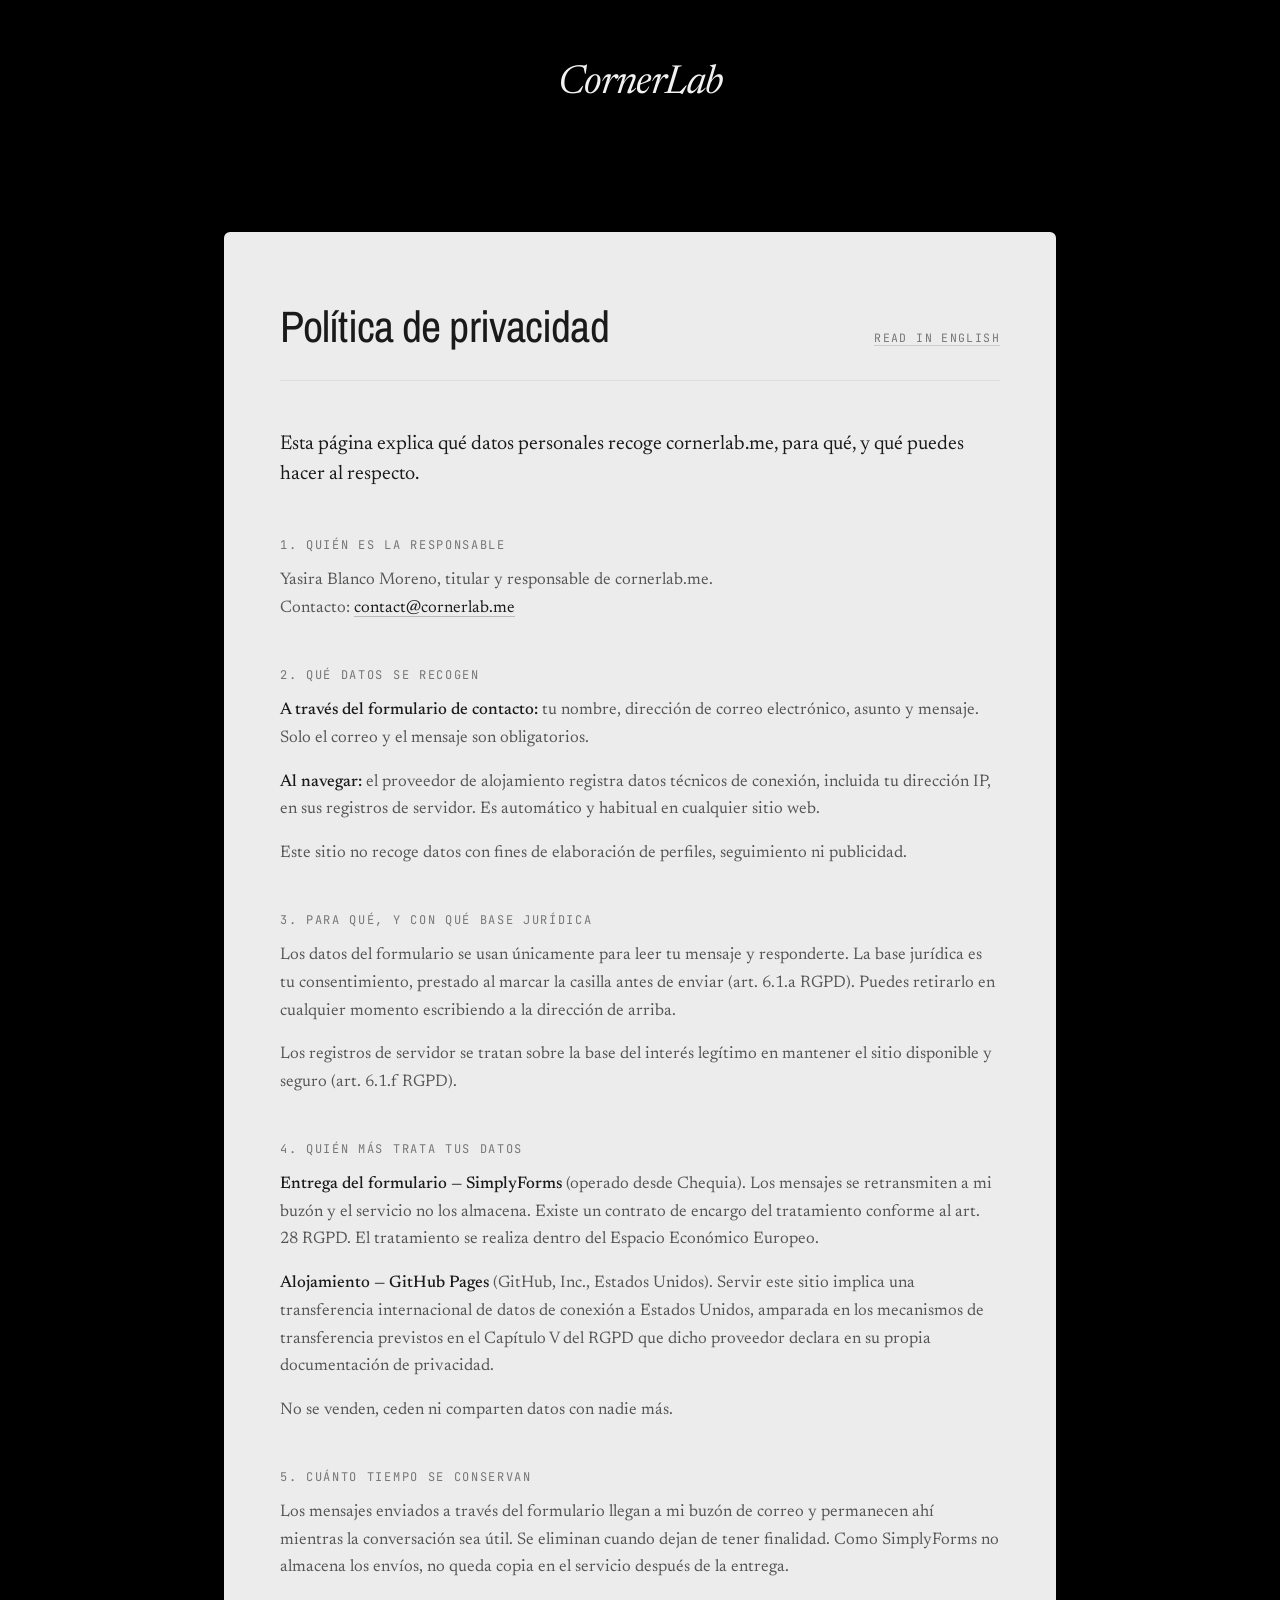
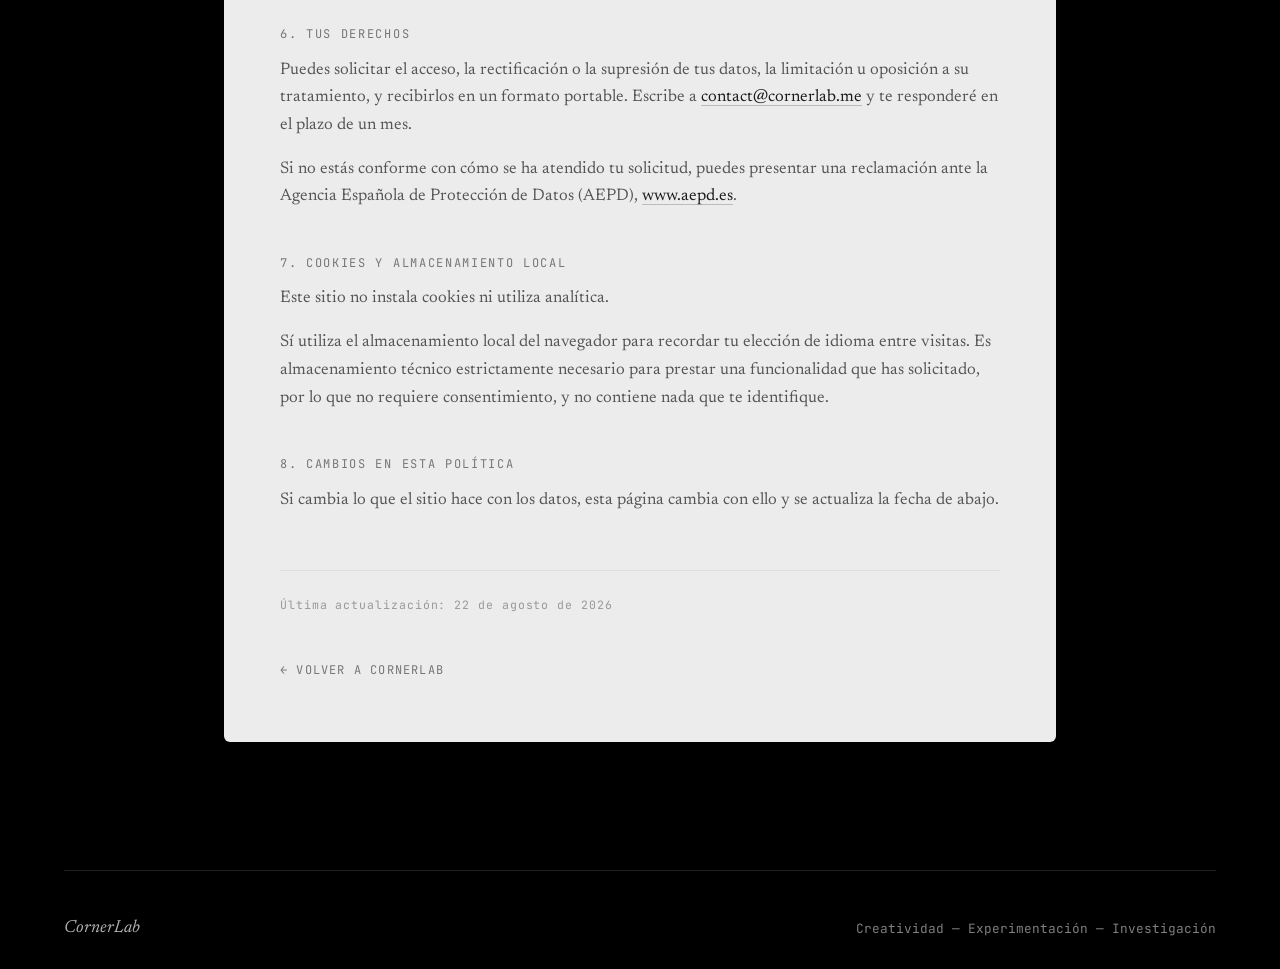
==== privacidad.html @ 1b5b9026 "feat(site): add privacy pages and working contact form Legal pages - Add privacy.html (en) and priva" ====
<!DOCTYPE html>
<html lang="es">
<head>
    <meta charset="UTF-8">
    <meta name="viewport" content="width=device-width, initial-scale=1.0">
    <title>Política de privacidad — CornerLab</title>
    <meta name="description" content="Cómo trata CornerLab los datos personales recogidos a través del formulario de contacto y del alojamiento del sitio.">
    <meta name="robots" content="index, follow">
    <link rel="canonical" href="https://cornerlab.me/privacidad.html">
    <link rel="alternate" hreflang="es" href="https://cornerlab.me/privacidad.html">
    <link rel="alternate" hreflang="en" href="https://cornerlab.me/privacy.html">
    <link rel="icon" type="image/png" sizes="32x32" href="assets/icons/favicon-32.png">
    <link rel="apple-touch-icon" sizes="180x180" href="assets/icons/apple-touch-icon.png">
    <link rel="stylesheet" href="css/styles.css">
</head>
<body>

    <header class="global-branding">
        <a href="index.html" class="logo">CornerLab</a>
    </header>

    <section class="editorial-section legal-page">

        <div class="legal-head">
            <h1 class="legal-title">Política de privacidad</h1>
            <p class="legal-lang"><a href="privacy.html" hreflang="en">Read in English</a></p>
        </div>

        <div class="legal-body">

            <p class="legal-intro">
                Esta página explica qué datos personales recoge cornerlab.me, para qué, y qué puedes hacer al respecto.
            </p>

            <h2>1. Quién es la responsable</h2>
            <p>
                Yasira Blanco Moreno, titular y responsable de cornerlab.me.<br>
                Contacto: <a href="mailto:contact@cornerlab.me">contact@cornerlab.me</a>
            </p>

            <h2>2. Qué datos se recogen</h2>
            <p><strong>A través del formulario de contacto:</strong> tu nombre, dirección de correo electrónico, asunto y mensaje. Solo el correo y el mensaje son obligatorios.</p>
            <p><strong>Al navegar:</strong> el proveedor de alojamiento registra datos técnicos de conexión, incluida tu dirección IP, en sus registros de servidor. Es automático y habitual en cualquier sitio web.</p>
            <p>Este sitio no recoge datos con fines de elaboración de perfiles, seguimiento ni publicidad.</p>

            <h2>3. Para qué, y con qué base jurídica</h2>
            <p>Los datos del formulario se usan únicamente para leer tu mensaje y responderte. La base jurídica es tu consentimiento, prestado al marcar la casilla antes de enviar (art. 6.1.a RGPD). Puedes retirarlo en cualquier momento escribiendo a la dirección de arriba.</p>
            <p>Los registros de servidor se tratan sobre la base del interés legítimo en mantener el sitio disponible y seguro (art. 6.1.f RGPD).</p>

            <h2>4. Quién más trata tus datos</h2>
            <p><strong>Entrega del formulario — SimplyForms</strong> (operado desde Chequia). Los mensajes se retransmiten a mi buzón y el servicio no los almacena. Existe un contrato de encargo del tratamiento conforme al art. 28 RGPD. El tratamiento se realiza dentro del Espacio Económico Europeo.</p>
            <p><strong>Alojamiento — GitHub Pages</strong> (GitHub, Inc., Estados Unidos). Servir este sitio implica una transferencia internacional de datos de conexión a Estados Unidos, amparada en los mecanismos de transferencia previstos en el Capítulo V del RGPD que dicho proveedor declara en su propia documentación de privacidad.</p>
            <p>No se venden, ceden ni comparten datos con nadie más.</p>

            <h2>5. Cuánto tiempo se conservan</h2>
            <p>Los mensajes enviados a través del formulario llegan a mi buzón de correo y permanecen ahí mientras la conversación sea útil. Se eliminan cuando dejan de tener finalidad. Como SimplyForms no almacena los envíos, no queda copia en el servicio después de la entrega.</p>

            <h2>6. Tus derechos</h2>
            <p>Puedes solicitar el acceso, la rectificación o la supresión de tus datos, la limitación u oposición a su tratamiento, y recibirlos en un formato portable. Escribe a <a href="mailto:contact@cornerlab.me">contact@cornerlab.me</a> y te responderé en el plazo de un mes.</p>
            <p>Si no estás conforme con cómo se ha atendido tu solicitud, puedes presentar una reclamación ante la Agencia Española de Protección de Datos (AEPD), <a href="https://www.aepd.es" target="_blank" rel="noopener">www.aepd.es</a>.</p>

            <h2>7. Cookies y almacenamiento local</h2>
            <p>Este sitio no instala cookies ni utiliza analítica.</p>
            <p>Sí utiliza el almacenamiento local del navegador para recordar tu elección de idioma entre visitas. Es almacenamiento técnico estrictamente necesario para prestar una funcionalidad que has solicitado, por lo que no requiere consentimiento, y no contiene nada que te identifique.</p>

            <h2>8. Cambios en esta política</h2>
            <p>Si cambia lo que el sitio hace con los datos, esta página cambia con ello y se actualiza la fecha de abajo.</p>

            <p class="legal-date">Última actualización: 22 de agosto de 2026</p>

        </div>

        <p class="legal-back"><a href="index.html">← Volver a CornerLab</a></p>

    </section>

    <footer class="global-footer">
        <span class="footer-brand">CornerLab</span>
        <span class="footer-manifesto">Creatividad — Experimentación — Investigación</span>
    </footer>

</body>
</html>
---- css/styles.css ----
/* Typography Engine Imports */
@import url('https://fonts.googleapis.com/css2?family=Archivo+Narrow:ital,wght@0,400..700;1,400..700&family=JetBrains+Mono:ital,wght@0,300;0,400;1,300&family=Newsreader:ital,opsz,wght@0,6..72,300..500;1,6..72,300..500&display=swap');

:root {
    /* Color System Archetype (Matte Dark Matte Slate Palette) */
    --bg-primary: #101010;
    --bg-secondary: #1A1A1A;
    --bg-tertiary: #202020;
    
    --text-primary: #F2F2F2;
    --text-secondary: #B3B3B3;
    --text-muted: #7e7e7e;
    
    /* Font Hierarchies */
    --font-sans: "Archivo Narrow", sans-serif;
    --font-serif: "Newsreader", serif;
    --font-mono: "JetBrains Mono", monospace;
    
    --grid-gap: 2rem;
}

/* Global Reset Base */
*, *::before, *::after {
    box-sizing: border-box;
    margin: 0;
    padding: 0;
}

html {
    scroll-behavior: smooth;
    background-color: #000000;
    color: var(--text-primary);
    font-size: 16px;
    -webkit-font-smoothing: antialiased;
    -moz-osx-font-smoothing: grayscale;
}

body {
    font-family: var(--font-sans);
    padding: 4rem 4rem 2rem 4rem;
    max-width: 1600px;
    margin: 0 auto;
    overflow-x: hidden;
}

/* Custom Scrollbar System */
::-webkit-scrollbar { width: 4px; }
::-webkit-scrollbar-track { background: var(--bg-primary); }
::-webkit-scrollbar-thumb { background: var(--bg-tertiary); }

/* Anchor Tags Framework */
a {
    color: inherit;
    text-decoration: none;
    transition: color 0.2s cubic-bezier(0.25, 0.46, 0.45, 0.94);
}

/* ------------------------------------------------------------- */
/* Header / Branding System */
/* ------------------------------------------------------------- */
.global-branding {
    display: flex;
    justify-content: center;
    margin-bottom: 8rem;
}

.global-branding .logo {
    font-family: var(--font-serif);
    font-weight: 400;
    font-size: 2.5rem;
    letter-spacing: -0.02em;
    font-style: italic;
}

/* ------------------------------------------------------------- */
/* Hero Manifesto & Unified Navigation Bar */
/* ------------------------------------------------------------- */
.hero-manifesto {
    display: flex;
    flex-direction: column;
    min-height: calc(85vh - 12rem);
    justify-content: flex-start;
    margin-bottom: 5rem;
}

.manifesto-titles {
    display: flex;
    flex-direction: column;
    align-items: flex-start;
}

/*.manifesto-titles h1 {
    font-family: var(--font-sans);
    font-size: clamp(3rem, 6.5vw, 7rem);
    font-weight: 300;
    line-height: 0.90;
    letter-spacing: -0.04em;
    text-transform: uppercase;
    color: var(--text-primary);
}*/

/* Responsive Single Line Editorial Bar Structure */
.editorial-nav {
    display: flex;
    justify-content: space-between;
    align-items: center;
    border-top: 1px solid var(--text-muted);
    padding-top: 1.5rem;
    margin-top: 4rem;
    font-size: 1.2rem;
    letter-spacing: 0.05em;
    text-transform: uppercase;
}

.nav-left, .nav-right {
    display: flex;
    gap: 2.5rem;
}

.social-link {
    display: flex;
    align-items: center;
}

.social-icon {
    width: 40px;
    height: 40px;
    opacity: 0.7;
    transition:
        opacity 0.25s ease,
        transform 0.25s ease;
}

.social-link:hover .social-icon {
    opacity: 1;
    transform: translateY(-1px);
}

.social-icon {
    width: 40px;
    height: 40px;
    opacity: 0.75;
    filter: brightness(0) saturate(100%) invert(82%);
    transition:
        opacity 0.25s ease,
        transform 0.25s ease;
}

.social-link:hover .social-icon {
    opacity: 1;
    transform: translateY(-1px);
    filter: brightness(0) saturate(100%) invert(96%);
}

.nav-left a, .nav-right a, .lang-selector {
    color: var(--text-secondary);
}

.nav-left a:hover, .nav-right a:hover {
    color: var(--text-primary);
}

.lang-selector {
    cursor: pointer;
}

.lang-selector .active {
    color: var(--text-primary);
    font-weight: 600;
}

/* ------------------------------------------------------------- */
/* Section Scaffolding Layouts */
/* ------------------------------------------------------------- */
.editorial-section {
    padding: 6rem 0;
}

.section-grid {
    display: grid;
    grid-template-columns: 1fr 2fr;
    gap: var(--grid-gap);
}

.section-title {
    font-family: var(--font-sans);
    font-size: 1.1rem;
    font-weight: 400;
    text-transform: uppercase;
    letter-spacing: 0.15em;
    color: var(--bg-tertiary);
}

.section-divider {
    border: none;
    border-top: 1px solid var(--bg-tertiary);
    margin: 0;
}

/* Typography Editorial Copy blocks */
.editorial-prose .lead-text {
    font-family: var(--font-serif);
    font-size: clamp(1.5rem, 2.5vw, 2.25rem);
    line-height: 1.3;
    font-weight: 300;
    color: var(--bg-primary);
    margin-bottom: 2.5rem;
}

.editorial-prose .body-text {
    font-family: var(--font-serif);
    font-size: clamp(1.1rem, 1.5vw, 1.35rem);
    line-height: 1.6;
    color: var(--text-secondary);
    max-width: 42rem;
}

.editorial-prose .highlight {
    color: var(--text-primary);
    /*border-bottom: 1px solid var(--text-muted);*/
}

/* Section 2 Details: Bio Grid & Placeholders */
.bio-grid {
    display: grid;
    grid-template-columns: 1.2fr 0.8fr;
    gap: 4rem;
    align-items: flex-start;
}

.lab-image-placeholder {
    display: flex;
    flex-direction: column;
    gap: 0.75rem;
}

.placeholder-graphic {
    width: 50%;
    aspect-ratio: 4 / 3;
    background-color: var(--bg-secondary);
    /*border: 1px dashed var(--text-muted);*/
}

.placeholder-graphic img {
    width: 100%;
    height: 100%;
    object-fit: cover;
    object-position: center top;
    display: block;
}

.lab-image-placeholder .caption {
    font-family: var(--font-mono);
    font-size: 0.7rem;
    color: var(--text-muted);
    letter-spacing: 0.05em;
}

/* ------------------------------------------------------------- */
/* Section 3 Details: Laboratory Work Architecture */
/* ------------------------------------------------------------- */
.work-archive {
    display: flex;
    flex-direction: column;
    margin-left: auto;
    width: 66.66%;
}

.work-item {
    border-bottom: 1px solid var(--bg-tertiary);
    padding: 2.5rem 0;
    display: flex;
    flex-direction: column;
    gap: 1rem;
}

.work-item:first-of-type {
    padding-top: 0;
}

.work-meta {
    display: flex;
    justify-content: space-between;
    font-family: var(--font-mono);
    font-size: 0.75rem;
    letter-spacing: 0.05em;
}

.work-id {
    color: var(--text-muted);
}

.work-status {
    color: var(--text-secondary);
    text-transform: uppercase;
}

.work-title {
    font-family: var(--font-sans);
    font-size: 2.5rem;
    font-weight: 500;
    letter-spacing: -0.02em;
    margin-bottom: 0.5rem;
}

.work-desc {
    font-family: var(--font-serif);
    font-size: 1.15rem;
    line-height: 1.5;
    color: var(--text-secondary);
    max-width: 38rem;
}

/* ------------------------------------------------------------- */
/* Section 4 Details: Laboratory Notes Row Systems */
/* ------------------------------------------------------------- */
.notes-archive {
    display: flex;
    flex-direction: column;
    border-top: 1px solid var(--bg-tertiary);
}

.note-row {
    display: grid;
    grid-template-columns: 1fr 3fr 1fr;
    padding: 1.75rem 0;
    border-bottom: 1px solid var(--bg-tertiary);
    align-items: center;
    transition: background-color 0.15s ease;
}

.note-row:hover {
    background-color: var(--bg-secondary);
}

.note-index {
    font-family: var(--font-mono);
    font-size: 0.8rem;
    color: var(--text-muted);
    padding-left: 1rem;
}

.note-heading {
    font-family: var(--font-serif);
    font-size: 1.35rem;
    font-weight: 400;
    color: var(--text-primary);
}

.note-action {
    font-family: var(--font-mono);
    font-size: 0.75rem;
    color: var(--text-muted);
    text-align: right;
    padding-right: 1rem;
    opacity: 0;
    transform: translateX(-10px);
    transition: all 0.2s ease;
}

.note-row:hover .note-action {
    opacity: 1;
    transform: translateX(0);
}

/* Fallback classes for noscript */
.note-row-fallback a {
    display: flex;
    justify-content: space-between;
    padding: 1.5rem;
    border-bottom: 1px solid var(--bg-tertiary);
}

/* ------------------------------------------------------------- */
/* Section 5 Details: Connect System */
/* ------------------------------------------------------------- */
.connectivity-block .query-prompt {
    margin-bottom: 3rem;
}

.connect-channels {
    list-style: none;
    display: flex;
    flex-direction: column;
    gap: 1rem;
}

.channel-link {
    font-family: var(--font-sans);
    font-size: 1.75rem;
    font-weight: 400;
    display: inline-block;
    position: relative;
}

.channel-link::after {
    content: " →";
    opacity: 0;
    transition: opacity 0.2s ease, transform 0.2s ease;
    transform: translateX(-5px);
    display: inline-block;
}

.channel-link:hover {
    color: var(--text-primary);
}

.channel-link:hover::after {
    opacity: 1;
    transform: translateX(5px);
}

/* ------------------------------------------------------------- */
/* Global System Footer Architecture */
/* ------------------------------------------------------------- */
.global-footer {
    display: flex;
    justify-content: space-between;
    align-items: center;
    border-top: 1px solid var(--bg-tertiary);
    padding-top: 3rem;
    margin-top: 8rem;
    font-size: 0.8rem;
    font-family: var(--font-mono);
    color: var(--text-muted);
}

.footer-brand {
    font-family: var(--font-serif);
    font-style: italic;
    color: var(--text-secondary);
    font-size: 1.1rem;
}

/* ------------------------------------------------------------- */
/* Media Processing Units (Responsive Breakpoints) */
/* ------------------------------------------------------------- */
@media (max-width: 1024px) {
    body { padding: 3rem 2rem 2rem 2rem; }
    .editorial-nav { flex-direction: column; align-items: flex-start; gap: 1.5rem; }
    .nav-right { width: 100%; justify-content: space-between; border-top: 1px solid var(--bg-tertiary); padding-top: 1rem; }
    .section-grid { grid-template-columns: 1fr; gap: 1.5rem; }
    .bio-grid { grid-template-columns: 1fr; gap: 2rem; }
    .work-archive { width: 100%; }
    .note-row { grid-template-columns: 0.5fr 2fr; }
    .note-action { display: none; }
}

@media (max-width: 640px) {
    body { padding: 2rem 1.25rem 1.25rem 1.25rem; }
    .global-branding { margin-bottom: 4rem; }
    .hero-manifesto { min-height: auto; margin-bottom: 6rem; }
    .nav-left { flex-wrap: wrap; gap: 1rem 1.5rem; }
    .note-row { grid-template-columns: 1fr; gap: 0.25rem; padding: 1.25rem 0; }
    .note-index { padding-left: 0; }
    .global-footer { flex-direction: column; align-items: flex-start; gap: 1rem; }
}

/* ------------------------------------------------------------- */
/*Added cards to every section */
/* ------------------------------------------------------------- */
.editorial-section {
    background: #ECECEC;
    border-radius: 6px;
    padding: 4rem 3.5rem;
    margin-bottom: 1.5rem;
}

.editorial-section .section-title, 
.editorial-section .editorial-prose .lead-text { color: #1A1A1A; }
.editorial-section .editorial-prose .body-text { color: #555; font-weight: 500; }
.editorial-section .editorial-prose .highlight { color: #1A1A1A; /*border-bottom-color: #aaa;*/ font-weight: 400; }
.editorial-section .work-title { color: #1A1A1A; }
.editorial-section .work-desc { color: #555; }
.editorial-section .work-id { color: #aaa; }
.editorial-section .work-status { color: #777; }
.editorial-section .note-heading { color: #1A1A1A; }
.editorial-section .note-index { color: #aaa; }
.editorial-section .note-action { color: #777; }
.editorial-section .note-row { border-bottom-color: #ddd; }
.editorial-section .notes-archive { border-top-color: #ddd; }
.editorial-section .work-item { border-bottom-color: #ddd; }
.editorial-section .channel-link { color: #1A1A1A; }
.editorial-section .body-text.query-prompt { color: #555; }

@media (max-width: 640px) {
    .editorial-section { padding: 2.5rem 1.5rem; }
}

/* ------------------------------------------------------------- */
/* Hero: two-column layout + work card                            */
/* ------------------------------------------------------------- */
.hero-top {
    display: grid;
    grid-template-columns: 1.15fr 0.55fr;
    gap: 6rem;
    align-items: center;
    flex: 1;
}

.manifesto-titles h1,
.manifesto-titles p {
    font-family: var(--font-sans);
    font-size: clamp(2.5rem, 6.7vw, 7.2rem);
    font-weight: 300;
    line-height: 1.1;
    letter-spacing: -0.02em;
    text-transform: uppercase;
    color: var(--text-primary);
    transform: scaleY(1.1);
    transform-origin: left top;
}

.work-card {
    background: transparent;
    /*border: 1px solid #2a2a2a;*/
    border-radius: 6px;
    padding: 1.75rem;
    color: var(--text-primary);
    display: flex;
    flex-direction: column;
    gap: 1.15rem;
}


.wc-head {
    display: flex;
    align-items: baseline;
    justify-content: space-between;
    gap: 1rem;
    /*border-bottom: 1px solid #2a2a2a;*/
    padding-bottom: 0.05rem;
}

.wc-name {
    font-family: var(--font-sans);
    font-size: 1.6rem;
    font-weight: 500;
    letter-spacing: -0.02em;
    line-height: 1;
}

.wc-area {
    font-family: var(--font-mono);
    font-size: 0.68rem;
    letter-spacing: 0.14em;
    text-transform: uppercase;
    color: var(--text-muted);
    white-space: nowrap;
}

.wc-figure {
    background: transparent;
    border-radius: 3px;
    overflow: hidden;
    aspect-ratio: 5 / 3;
    display: grid;
    place-items: center;
}

.wc-figure img { width: 100%; height: 100%; object-fit: contain; display: block; }

.wc-placeholder {
    font-family: var(--font-mono);
    font-size: 0.7rem;
    color: #bbb;
    letter-spacing: 0.06em;
}

.wc-question {
    font-family: var(--font-serif);
    font-size: 1rem;
    line-height: 1.35;
    color: var(--text-primary);
}

.wc-tags { display: flex; flex-wrap: wrap; gap: 0.4rem; }

.wc-tags span {
    font-family: var(--font-mono);
    font-size: 0.66rem;
    letter-spacing: 0.04em;
    color: var(--text-secondary);
    border: 1px solid #333;
    border-radius: 2px;
    padding: 0.22rem 0.5rem;
}

.wc-links { display: flex; gap: 1.5rem; }

.wc-links a { color: var(--text-primary); }

.wc-links a:hover { border-bottom-color: var(--text-primary); }

@media (max-width: 1024px) {
    .hero-top { grid-template-columns: 1fr; gap: 2.5rem; }
    .hero-showcase { max-width: 460px; }
}

.hero-showcase {
    justify-self: end;
    width: 100%;
}

/* ------------------------------------------------------------- */
/* Connect: contact form                                          */
/* ------------------------------------------------------------- */
.contact-form {
    display: flex;
    flex-direction: column;
    gap: 1.5rem;
    max-width: 34rem;
    margin-bottom: 3.5rem;
}

/* Honeypot: fuera de pantalla, no display:none */
.hp-field {
    position: absolute;
    left: -9999px;
    width: 1px;
    height: 1px;
    overflow: hidden;
}

.form-field {
    display: flex;
    flex-direction: column;
    gap: 0.5rem;
}

.form-field label {
    font-family: var(--font-mono);
    font-size: 0.7rem;
    letter-spacing: 0.12em;
    text-transform: uppercase;
    color: #777;
}

.contact-form input[type="text"],
.contact-form input[type="email"],
.contact-form textarea {
    font-family: var(--font-serif);
    font-size: 1rem;
    color: #1A1A1A;
    background: transparent;
    border: none;
    border-bottom: 1px solid #c4c4c4;
    padding: 0.6rem 0;
    width: 100%;
    transition: border-color 0.2s ease;
}

.contact-form input::placeholder,
.contact-form textarea::placeholder { color: #aaa; }

.contact-form input:focus,
.contact-form textarea:focus {
    outline: none;
    border-bottom-color: #1A1A1A;
}

.contact-form textarea { resize: vertical; }

.form-consent {
    display: flex;
    align-items: flex-start;
    gap: 0.7rem;
}

.form-consent input[type="checkbox"] {
    margin-top: 0.25rem;
    accent-color: #1A1A1A;
    flex-shrink: 0;
}

.form-consent label {
    font-family: var(--font-sans);
    font-size: 0.9rem;
    line-height: 1.4;
    color: #555;
}

.form-consent a {
    color: #1A1A1A;
    border-bottom: 1px solid #aaa;
}

.form-submit {
    align-self: flex-start;
    font-family: var(--font-mono);
    font-size: 0.75rem;
    letter-spacing: 0.14em;
    text-transform: uppercase;
    color: #ECECEC;
    background: #1A1A1A;
    border: 1px solid #1A1A1A;
    border-radius: 3px;
    padding: 0.85rem 1.75rem;
    cursor: pointer;
    transition: background 0.2s ease, color 0.2s ease;
}

.form-submit:hover {
    background: transparent;
    color: #1A1A1A;
}

/* ------------------------------------------------------------- */
/* Connect: ajustes de composición                                */
/* ------------------------------------------------------------- */

/* 1. Bajar el bloque y centrarlo dentro de su columna */
#connect .connectivity-block {
    margin-top: 5rem;
    max-width: 42rem;
    margin-left: auto;
    margin-right: auto;
    width: 100%;
}

/* 2. Campos más anchos: el formulario ocupa todo el bloque */
#connect .contact-form {
    max-width: 100%;
}

/* 3. Botón centrado */
#connect .form-submit {
    align-self: center;
}

/* 4. GitHub y LinkedIn en línea */
#connect .connect-channels {
    flex-direction: row;
    gap: 2.5rem;
    justify-content: center;
}

/* Ajuste móvil: sin el hueco superior grande */
@media (max-width: 1024px) {
    #connect .connectivity-block { margin-top: 2rem; }
}

@media (max-width: 640px) {
    #connect .connect-channels { gap: 1.5rem; }
}

/* ------------------------------------------------------------- */
/* Connect: composición centrada                                  */
/* ------------------------------------------------------------- */

/* Anula el grid de dos columnas solo en esta sección */
#connect {
    display: block;
}

#connect .section-title {
    margin-bottom: 5rem;
}

#connect .connectivity-block {
    max-width: 42rem;
    margin: 0 auto;
    width: 100%;
}

#connect .query-prompt {
    text-align: center;
}

#connect .contact-form {
    max-width: 100%;
}

#connect .form-submit {
    align-self: center;
}

#connect .connect-channels {
    flex-direction: row;
    gap: 2.5rem;
    justify-content: center;
}

@media (max-width: 640px) {
    #connect .section-title { margin-bottom: 3rem; }
    #connect .connect-channels { gap: 1.5rem; }
}

/* ------------------------------------------------------------- */
/* Legal pages (privacy.html / privacidad.html)                    */
/* Añadir al final de css/styles.css                               */
/* ------------------------------------------------------------- */

.legal-page {
    max-width: 52rem;
    margin-left: auto;
    margin-right: auto;
}

.legal-head {
    display: flex;
    align-items: baseline;
    justify-content: space-between;
    gap: 2rem;
    flex-wrap: wrap;
    border-bottom: 1px solid #ddd;
    padding-bottom: 1.5rem;
    margin-bottom: 3rem;
}

.legal-title {
    font-family: var(--font-sans);
    font-size: clamp(1.8rem, 3.5vw, 2.75rem);
    font-weight: 400;
    letter-spacing: -0.02em;
    color: #1A1A1A;
}

.legal-lang {
    font-family: var(--font-mono);
    font-size: 0.72rem;
    letter-spacing: 0.12em;
    text-transform: uppercase;
}

.legal-lang a {
    color: #777;
    border-bottom: 1px solid #ccc;
}

.legal-lang a:hover {
    color: #1A1A1A;
    border-bottom-color: #1A1A1A;
}

.legal-body .legal-intro {
    font-family: var(--font-serif);
    font-size: 1.25rem;
    line-height: 1.5;
    color: #1A1A1A;
    margin-bottom: 3rem;
}

.legal-body h2 {
    font-family: var(--font-mono);
    font-size: 0.75rem;
    font-weight: 400;
    letter-spacing: 0.14em;
    text-transform: uppercase;
    color: #777;
    margin-top: 2.75rem;
    margin-bottom: 0.9rem;
}

.legal-body p {
    font-family: var(--font-serif);
    font-size: 1.05rem;
    line-height: 1.65;
    color: #555;
    margin-bottom: 1rem;
}

.legal-body strong {
    color: #1A1A1A;
    font-weight: 500;
}

.legal-body a {
    color: #1A1A1A;
    border-bottom: 1px solid #bbb;
}

.legal-body a:hover {
    border-bottom-color: #1A1A1A;
}

.legal-date {
    font-family: var(--font-mono) !important;
    font-size: 0.72rem !important;
    letter-spacing: 0.08em;
    color: #999 !important;
    margin-top: 3.5rem;
    padding-top: 1.5rem;
    border-top: 1px solid #ddd;
}

.legal-back {
    font-family: var(--font-mono);
    font-size: 0.75rem;
    letter-spacing: 0.1em;
    text-transform: uppercase;
    margin-top: 3rem;
}

.legal-back a {
    color: #777;
}

.legal-back a:hover {
    color: #1A1A1A;
}

@media (max-width: 640px) {
    .legal-head { margin-bottom: 2rem; }
    .legal-body .legal-intro { font-size: 1.1rem; margin-bottom: 2rem; }
}
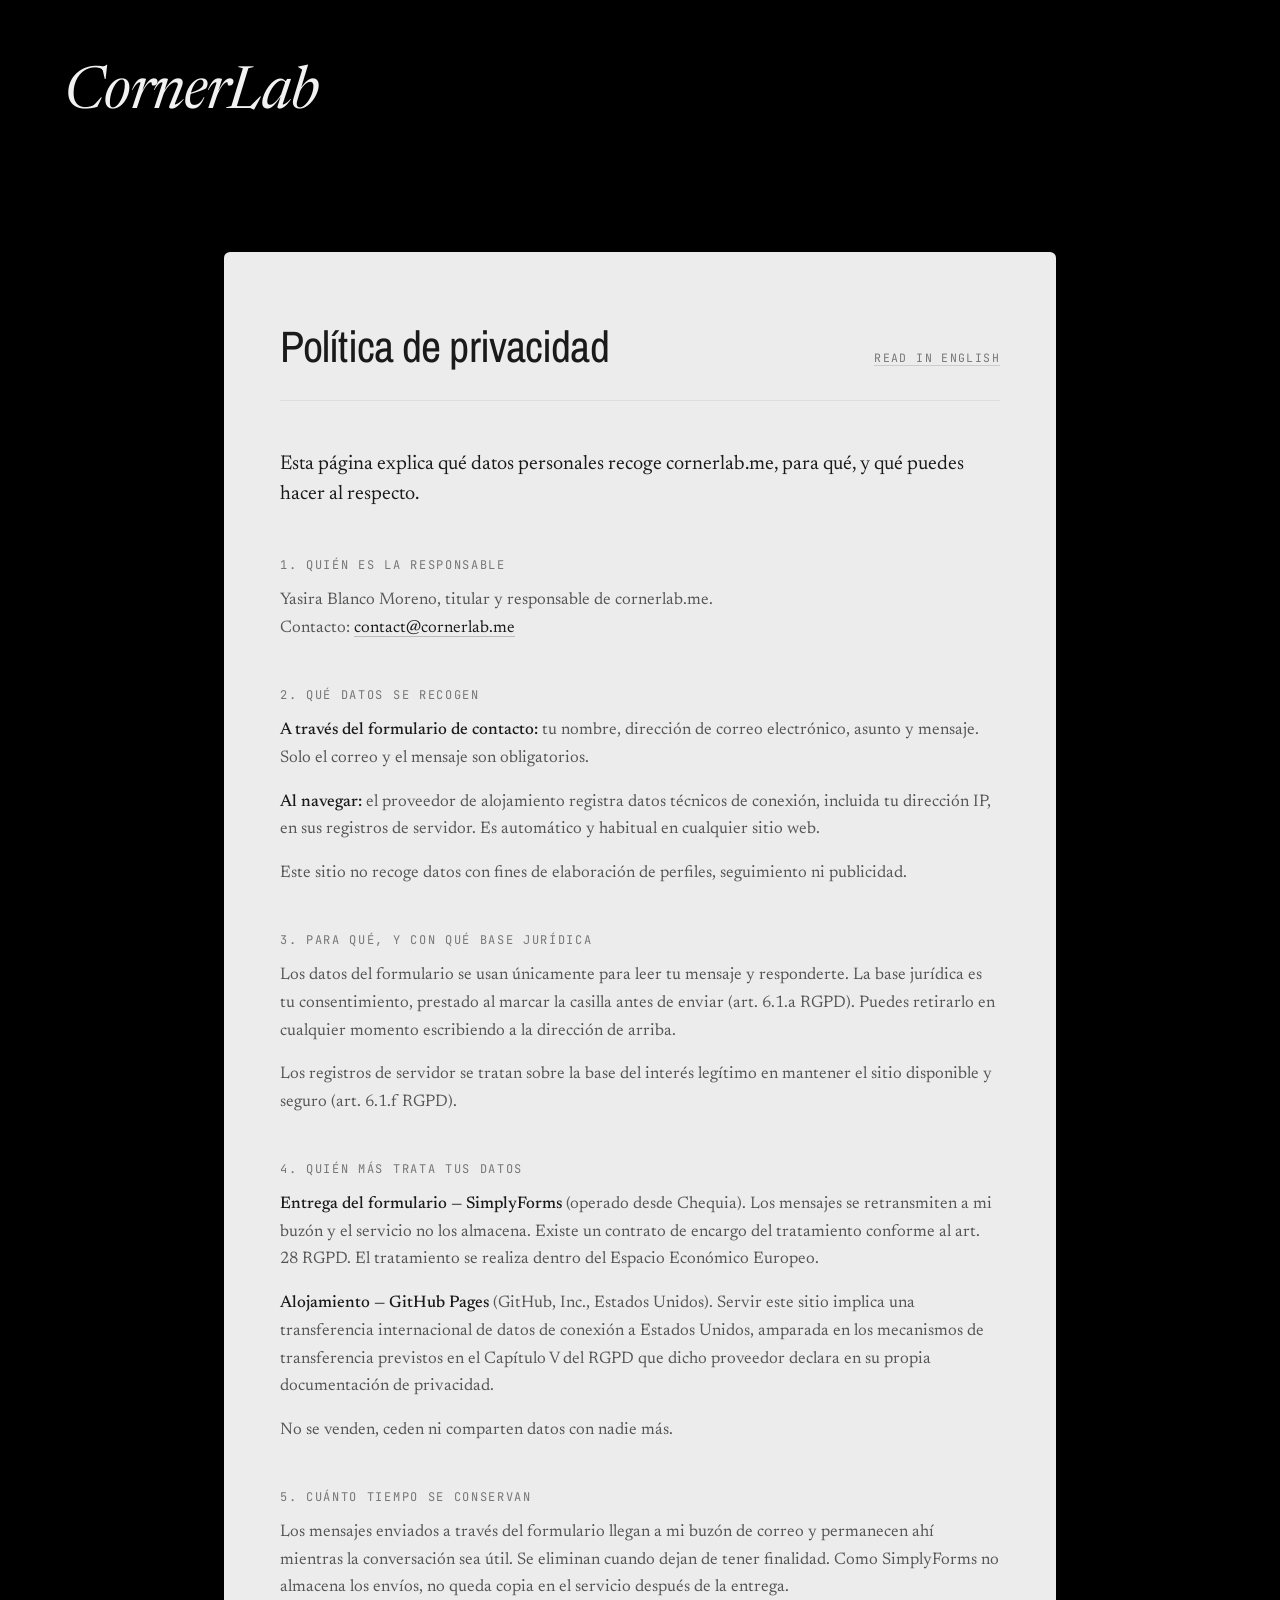
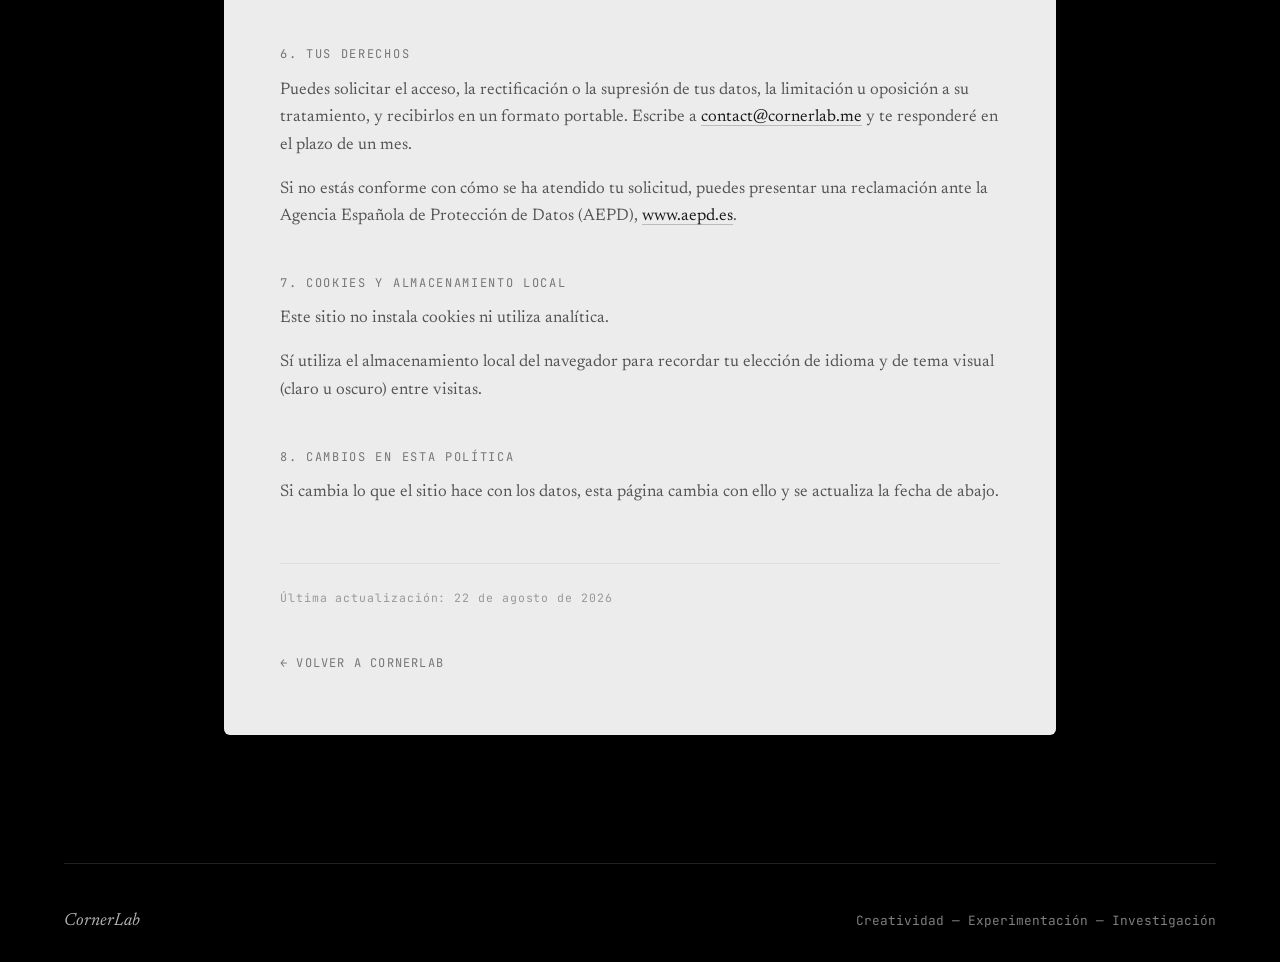
==== commit ad161ed0: "docs: declare theme storage in privacy policy" ====
--- a/privacidad.html
+++ b/privacidad.html
@@ -61,7 +61,7 @@
 
             <h2>7. Cookies y almacenamiento local</h2>
             <p>Este sitio no instala cookies ni utiliza analítica.</p>
-            <p>Sí utiliza el almacenamiento local del navegador para recordar tu elección de idioma entre visitas. Es almacenamiento técnico estrictamente necesario para prestar una funcionalidad que has solicitado, por lo que no requiere consentimiento, y no contiene nada que te identifique.</p>
+            <p>Sí utiliza el almacenamiento local del navegador para recordar tu elección de idioma y de tema visual (claro u oscuro) entre visitas.</p>
 
             <h2>8. Cambios en esta política</h2>
             <p>Si cambia lo que el sitio hace con los datos, esta página cambia con ello y se actualiza la fecha de abajo.</p>
--- a/css/styles.css
+++ b/css/styles.css
@@ -6,6 +6,8 @@
     --bg-primary: #101010;
     --bg-secondary: #1A1A1A;
     --bg-tertiary: #202020;
+    --bg-page: #000000;
+    --bg-card: #ECECEC;
     
     --text-primary: #F2F2F2;
     --text-secondary: #B3B3B3;
@@ -19,6 +21,14 @@
     --grid-gap: 2rem;
 }
 
+html[data-theme="light"] {
+    --bg-page: #f8f6eb;
+    --bg-card: #F0EEE6;
+    --text-primary: #141414;
+    --text-secondary: #353333;
+    --text-muted: #666262;
+}
+
 /* Global Reset Base */
 *, *::before, *::after {
     box-sizing: border-box;
@@ -28,7 +38,7 @@
 
 html {
     scroll-behavior: smooth;
-    background-color: #000000;
+    background-color: var(--bg-page);
     color: var(--text-primary);
     font-size: 16px;
     -webkit-font-smoothing: antialiased;
@@ -67,7 +77,7 @@
 .global-branding .logo {
     font-family: var(--font-serif);
     font-weight: 400;
-    font-size: 2.5rem;
+    font-size: 3.7rem;
     letter-spacing: -0.02em;
     font-style: italic;
 }
@@ -460,7 +470,7 @@
 /*Added cards to every section */
 /* ------------------------------------------------------------- */
 .editorial-section {
-    background: #ECECEC;
+    background: var(--bg-card);
     border-radius: 6px;
     padding: 4rem 3.5rem;
     margin-bottom: 1.5rem;
@@ -630,10 +640,10 @@
 
 .form-field label {
     font-family: var(--font-mono);
-    font-size: 0.7rem;
-    letter-spacing: 0.12em;
+    font-size: 0.9rem;
+    letter-spacing: 0.1em;
     text-transform: uppercase;
-    color: #777;
+    color: var(--bg-secondary);
 }
 
 .contact-form input[type="text"],
@@ -675,7 +685,7 @@
 
 .form-consent label {
     font-family: var(--font-sans);
-    font-size: 0.9rem;
+    font-size: 1rem;
     line-height: 1.4;
     color: #555;
 }
@@ -767,6 +777,14 @@
     text-align: center;
 }
 
+#connect .query-prompt {
+    font-family: var(--font-serif);
+    font-size: clamp(1.15rem, 1.6vw, 1.4rem);
+    line-height: 1.5;
+    text-align: center;
+    margin-bottom: 3.5rem;
+}
+
 #connect .contact-form {
     max-width: 100%;
 }
@@ -903,4 +921,211 @@
 @media (max-width: 640px) {
     .legal-head { margin-bottom: 2rem; }
     .legal-body .legal-intro { font-size: 1.1rem; margin-bottom: 2rem; }
-}+}
+
+.form-status {
+    font-family: var(--font-mono);
+    font-size: 0.75rem;
+    letter-spacing: 0.08em;
+    color: #1A1A1A;
+    text-align: center;
+    min-height: 1.2em;
+}
+
+.form-status.is-error {
+    color: #a33;
+}
+
+/* ------------------------------------------------------------- */
+/* Editorial nav                                                   */
+/* ------------------------------------------------------------- */
+.nav-list {
+    list-style: none;
+    display: flex;
+    flex-wrap: wrap;
+    gap: 2.5rem;
+    align-items: center;
+}
+
+.nav-list a {
+    color: var(--text-secondary);
+    font-family: var(--font-sans);
+    font-size: 1rem;
+    letter-spacing: 0.08em;
+    padding-bottom: 0.2rem;
+    border-bottom: 1px solid transparent;
+    transition: color 0.2s ease, border-color 0.2s ease;
+}
+
+.nav-list a:hover {
+    color: var(--text-primary);
+    border-bottom-color: var(--text-primary);
+}
+
+@media (max-width: 640px) {
+    .nav-list { gap: 1rem 1.5rem; }
+    .nav-list a { font-size: 0.9rem; }
+}
+
+.nav-aside {
+    display: flex;
+    align-items: center;
+    gap: 2rem;
+}
+
+.nav-social {
+    list-style: none;
+    display: flex;
+    align-items: center;
+    gap: 1rem;
+}
+
+.lang-selector {
+    display: flex;
+    gap: 0.5rem;
+    font-family: var(--font-mono);
+    font-size: 0.8rem;
+    letter-spacing: 0.1em;
+}
+
+.lang-selector span {
+    cursor: pointer;
+    color: var(--text-muted);
+    transition: color 0.2s ease;
+}
+
+.lang-selector span:hover { color: var(--text-secondary); }
+
+.lang-selector .active {
+    color: var(--text-primary);
+    font-weight: 600;
+}
+
+@media (max-width: 1024px) {
+    .editorial-nav { flex-direction: row; align-items: center; }
+}
+
+@media (max-width: 640px) {
+    .editorial-nav { flex-direction: column; align-items: flex-start; gap: 1.5rem; }
+    .nav-aside { width: 100%; justify-content: space-between; }
+    .social-icon { width: 28px; height: 28px; }
+}
+
+.global-branding {
+    flex-direction: column;
+    align-items: center;
+    gap: 0.1rem;
+}
+
+.brand-tagline {
+    font-family: var(--font-mono);
+    font-size: 0.7rem;
+    letter-spacing: 0.16em;
+    text-transform: uppercase;
+    color: var(--text-muted);
+}
+
+.editorial-prose .body-text + .body-text {
+    margin-top: 1.5rem;
+}
+
+.editorial-section .inline-link {
+    color: #1A1A1A;
+    border-bottom: 1px solid #aaa;
+    transition: border-color 0.2s ease;
+}
+
+.editorial-section .inline-link:hover {
+    border-bottom-color: #1A1A1A;
+}
+
+.lab-work-intro {
+    width: 66.66%;
+    margin-left: auto;
+    margin-bottom: 4rem;
+}
+
+@media (max-width: 1024px) {
+    .lab-work-intro { width: 100%; }
+}
+
+.lab-notes-intro {
+    margin-bottom: 3rem;
+    max-width: 42rem;
+}
+
+.global-branding {
+    display: flex;
+    flex-direction: row;
+    justify-content: space-between;
+    align-items: flex-start;
+    margin-bottom: 8rem;
+}
+
+.branding-spacer {
+    width: 64px;
+    flex-shrink: 0;
+}
+
+.branding-center {
+    display: flex;
+    flex-direction: column;
+    align-items: center;
+    gap: 0.15rem;
+}
+
+.lamp-toggle {
+    background: none;
+    border: none;
+    padding: 8px;
+    cursor: pointer;
+    color: var(--text-muted);
+    width: 64px;
+    flex-shrink: 0;
+    margin-top: -3rem;
+    transition: color 0.2s ease;
+    margin-right: -10rem;
+}
+
+.lamp-toggle:hover { color: var(--text-secondary); }
+
+/* Tema oscuro: lámpara clara sobre fondo negro */
+.lamp-icon {
+    width: 100%;
+    height: auto;
+    display: block;
+    filter: brightness(0) saturate(100%) invert(82%);
+    transition: filter 0.3s ease;
+}
+
+.lamp-toggle:hover .lamp-icon {
+    filter: brightness(0) saturate(100%) invert(96%);
+}
+
+/* Tema claro: lámpara oscura sobre fondo claro */
+html[data-theme="light"] .lamp-icon {
+    filter: brightness(0) saturate(100%) invert(15%);
+}
+
+html[data-theme="light"] .lamp-toggle:hover .lamp-icon {
+    filter: brightness(0) saturate(100%) invert(0%);
+}
+
+.lamp-chain { transform-origin: 55.542px 79.179px; }
+
+@media (max-width: 1024px) {
+    .lamp-toggle { margin-right: -2rem; }
+}
+
+@media (max-width: 640px) {
+    .lamp-toggle { margin-right: -1.25rem; }
+}
+
+html[data-theme="light"] .social-icon {
+    filter: brightness(0) saturate(100%) invert(25%);
+}
+
+html[data-theme="light"] .social-link:hover .social-icon {
+    filter: brightness(0) saturate(100%) invert(0%);
+}
+
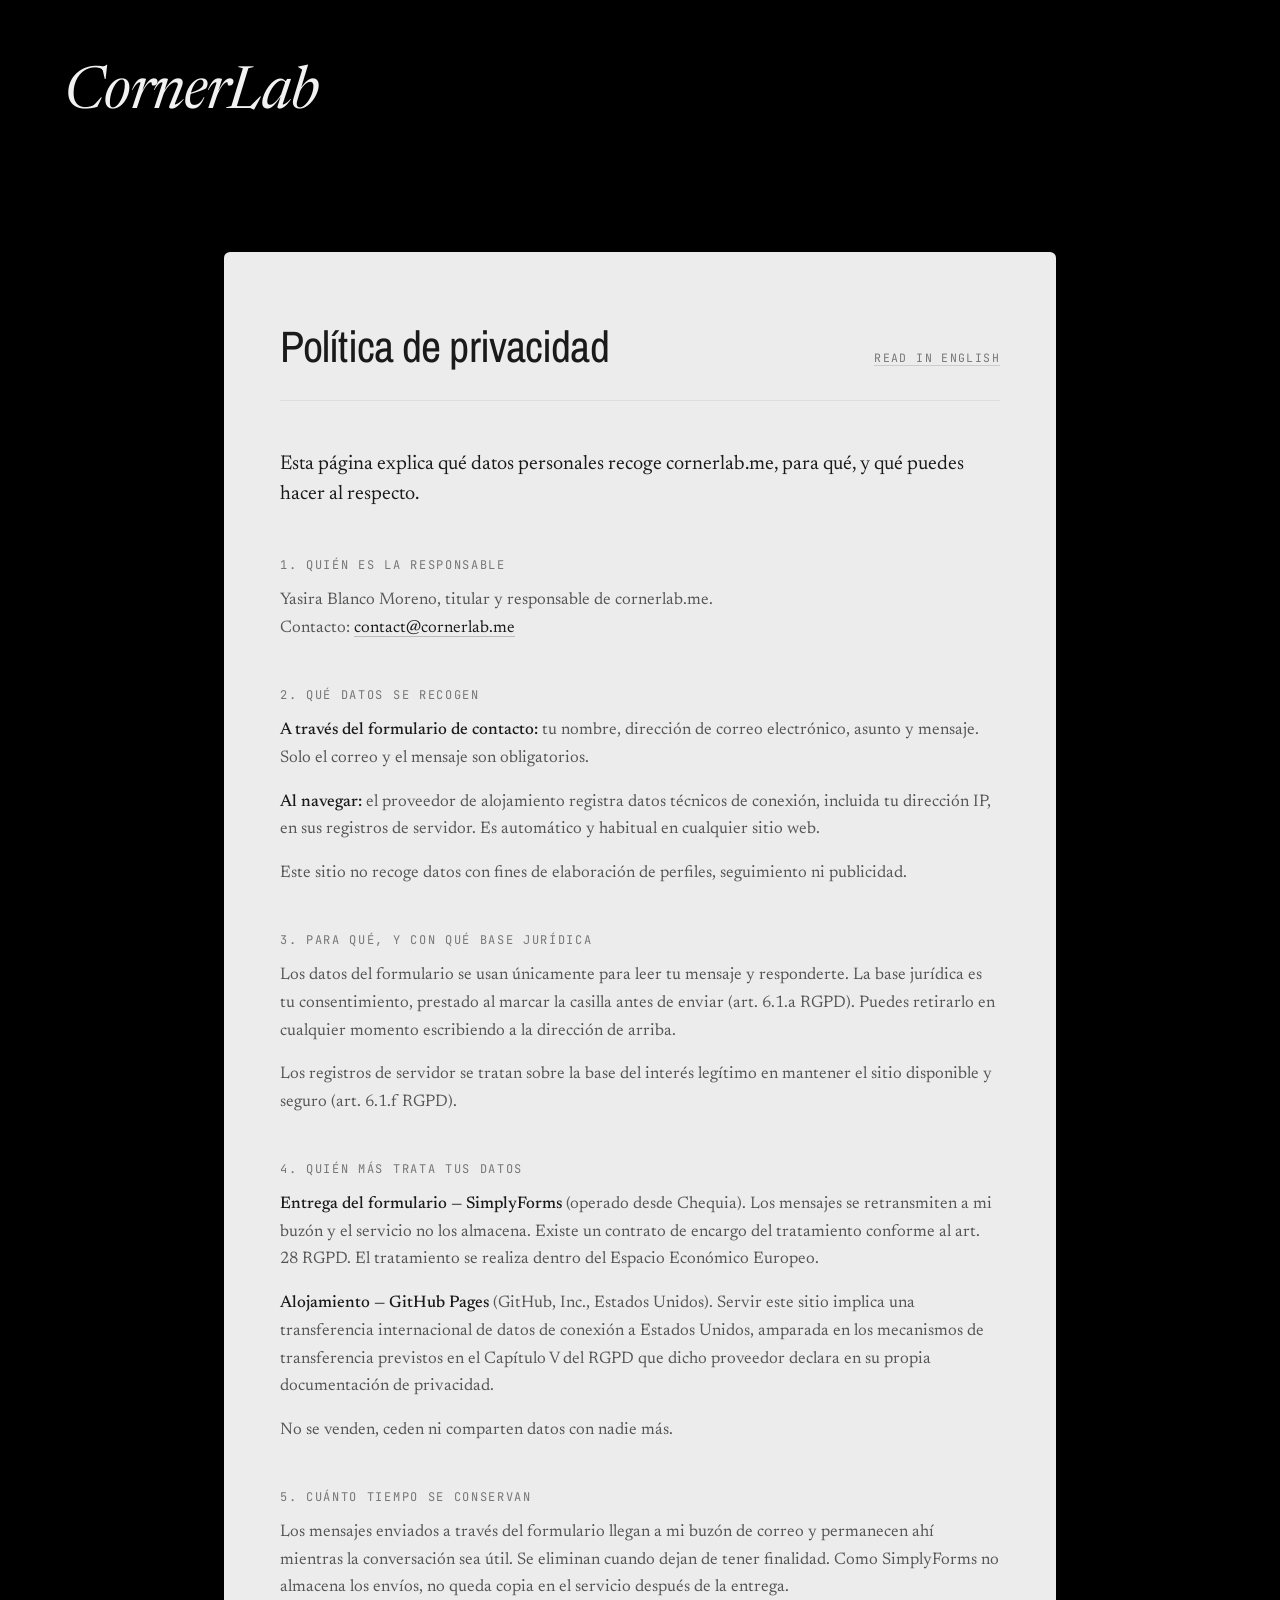
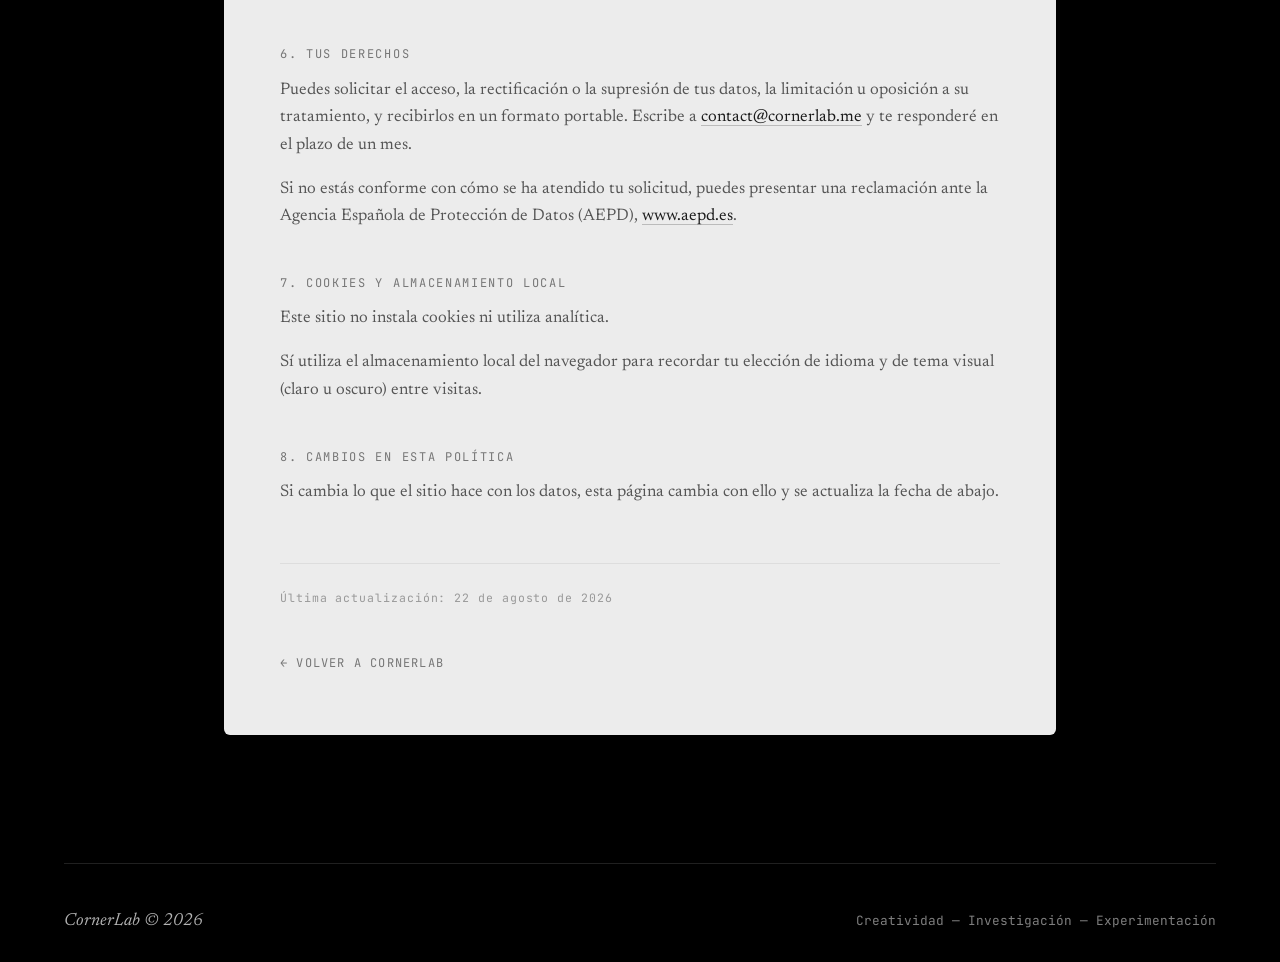
==== commit 84b0b46b: "feat: shorten OncoLens question in hero card" ====
--- a/privacidad.html
+++ b/privacidad.html
@@ -75,8 +75,8 @@
     </section>
 
     <footer class="global-footer">
-        <span class="footer-brand">CornerLab</span>
-        <span class="footer-manifesto">Creatividad — Experimentación — Investigación</span>
+        <span class="footer-brand">CornerLab © 2026</span>
+        <span class="footer-manifesto">Creatividad — Investigación — Experimentación</span>
     </footer>
 
 </body>
--- a/css/styles.css
+++ b/css/styles.css
@@ -68,19 +68,23 @@
 /* ------------------------------------------------------------- */
 /* Header / Branding System */
 /* ------------------------------------------------------------- */
+
 .global-branding {
     display: flex;
-    justify-content: center;
+    flex-direction: row;
+    justify-content: space-between;
+    align-items: flex-start;
+    gap: 0.1rem;
     margin-bottom: 8rem;
 }
 
-.global-branding .logo {
-    font-family: var(--font-serif);
-    font-weight: 400;
-    font-size: 3.7rem;
-    letter-spacing: -0.02em;
-    font-style: italic;
-}
+    .global-branding .logo {
+        font-family: var(--font-serif);
+        font-weight: 400;
+        font-size: 3.7rem;
+        letter-spacing: -0.02em;
+        font-style: italic;
+    }
 
 /* ------------------------------------------------------------- */
 /* Hero Manifesto & Unified Navigation Bar */
@@ -98,16 +102,6 @@
     flex-direction: column;
     align-items: flex-start;
 }
-
-/*.manifesto-titles h1 {
-    font-family: var(--font-sans);
-    font-size: clamp(3rem, 6.5vw, 7rem);
-    font-weight: 300;
-    line-height: 0.90;
-    letter-spacing: -0.04em;
-    text-transform: uppercase;
-    color: var(--text-primary);
-}*/
 
 /* Responsive Single Line Editorial Bar Structure */
 .editorial-nav {
@@ -122,28 +116,9 @@
     text-transform: uppercase;
 }
 
-.nav-left, .nav-right {
-    display: flex;
-    gap: 2.5rem;
-}
-
 .social-link {
     display: flex;
     align-items: center;
-}
-
-.social-icon {
-    width: 40px;
-    height: 40px;
-    opacity: 0.7;
-    transition:
-        opacity 0.25s ease,
-        transform 0.25s ease;
-}
-
-.social-link:hover .social-icon {
-    opacity: 1;
-    transform: translateY(-1px);
 }
 
 .social-icon {
@@ -162,29 +137,9 @@
     filter: brightness(0) saturate(100%) invert(96%);
 }
 
-.nav-left a, .nav-right a, .lang-selector {
-    color: var(--text-secondary);
-}
-
-.nav-left a:hover, .nav-right a:hover {
-    color: var(--text-primary);
-}
-
-.lang-selector {
-    cursor: pointer;
-}
-
-.lang-selector .active {
-    color: var(--text-primary);
-    font-weight: 600;
-}
-
 /* ------------------------------------------------------------- */
 /* Section Scaffolding Layouts */
 /* ------------------------------------------------------------- */
-.editorial-section {
-    padding: 6rem 0;
-}
 
 .section-grid {
     display: grid;
@@ -199,12 +154,6 @@
     text-transform: uppercase;
     letter-spacing: 0.15em;
     color: var(--bg-tertiary);
-}
-
-.section-divider {
-    border: none;
-    border-top: 1px solid var(--bg-tertiary);
-    margin: 0;
 }
 
 /* Typography Editorial Copy blocks */
@@ -384,15 +333,9 @@
 /* ------------------------------------------------------------- */
 /* Section 5 Details: Connect System */
 /* ------------------------------------------------------------- */
-.connectivity-block .query-prompt {
-    margin-bottom: 3rem;
-}
-
 .connect-channels {
     list-style: none;
     display: flex;
-    flex-direction: column;
-    gap: 1rem;
 }
 
 .channel-link {
@@ -448,7 +391,6 @@
 @media (max-width: 1024px) {
     body { padding: 3rem 2rem 2rem 2rem; }
     .editorial-nav { flex-direction: column; align-items: flex-start; gap: 1.5rem; }
-    .nav-right { width: 100%; justify-content: space-between; border-top: 1px solid var(--bg-tertiary); padding-top: 1rem; }
     .section-grid { grid-template-columns: 1fr; gap: 1.5rem; }
     .bio-grid { grid-template-columns: 1fr; gap: 2rem; }
     .work-archive { width: 100%; }
@@ -460,7 +402,6 @@
     body { padding: 2rem 1.25rem 1.25rem 1.25rem; }
     .global-branding { margin-bottom: 4rem; }
     .hero-manifesto { min-height: auto; margin-bottom: 6rem; }
-    .nav-left { flex-wrap: wrap; gap: 1rem 1.5rem; }
     .note-row { grid-template-columns: 1fr; gap: 0.25rem; padding: 1.25rem 0; }
     .note-index { padding-left: 0; }
     .global-footer { flex-direction: column; align-items: flex-start; gap: 1rem; }
@@ -570,13 +511,6 @@
 
 .wc-figure img { width: 100%; height: 100%; object-fit: contain; display: block; }
 
-.wc-placeholder {
-    font-family: var(--font-mono);
-    font-size: 0.7rem;
-    color: #bbb;
-    letter-spacing: 0.06em;
-}
-
 .wc-question {
     font-family: var(--font-serif);
     font-size: 1rem;
@@ -619,7 +553,6 @@
     display: flex;
     flex-direction: column;
     gap: 1.5rem;
-    max-width: 34rem;
     margin-bottom: 3.5rem;
 }
 
@@ -696,7 +629,7 @@
 }
 
 .form-submit {
-    align-self: flex-start;
+    align-self: center;
     font-family: var(--font-mono);
     font-size: 0.75rem;
     letter-spacing: 0.14em;
@@ -716,45 +649,6 @@
 }
 
 /* ------------------------------------------------------------- */
-/* Connect: ajustes de composición                                */
-/* ------------------------------------------------------------- */
-
-/* 1. Bajar el bloque y centrarlo dentro de su columna */
-#connect .connectivity-block {
-    margin-top: 5rem;
-    max-width: 42rem;
-    margin-left: auto;
-    margin-right: auto;
-    width: 100%;
-}
-
-/* 2. Campos más anchos: el formulario ocupa todo el bloque */
-#connect .contact-form {
-    max-width: 100%;
-}
-
-/* 3. Botón centrado */
-#connect .form-submit {
-    align-self: center;
-}
-
-/* 4. GitHub y LinkedIn en línea */
-#connect .connect-channels {
-    flex-direction: row;
-    gap: 2.5rem;
-    justify-content: center;
-}
-
-/* Ajuste móvil: sin el hueco superior grande */
-@media (max-width: 1024px) {
-    #connect .connectivity-block { margin-top: 2rem; }
-}
-
-@media (max-width: 640px) {
-    #connect .connect-channels { gap: 1.5rem; }
-}
-
-/* ------------------------------------------------------------- */
 /* Connect: composición centrada                                  */
 /* ------------------------------------------------------------- */
 
@@ -771,10 +665,6 @@
     max-width: 42rem;
     margin: 0 auto;
     width: 100%;
-}
-
-#connect .query-prompt {
-    text-align: center;
 }
 
 #connect .query-prompt {
@@ -783,14 +673,6 @@
     line-height: 1.5;
     text-align: center;
     margin-bottom: 3.5rem;
-}
-
-#connect .contact-form {
-    max-width: 100%;
-}
-
-#connect .form-submit {
-    align-self: center;
 }
 
 #connect .connect-channels {
@@ -1011,11 +893,7 @@
     .social-icon { width: 28px; height: 28px; }
 }
 
-.global-branding {
-    flex-direction: column;
-    align-items: center;
-    gap: 0.1rem;
-}
+
 
 .brand-tagline {
     font-family: var(--font-mono);
@@ -1054,13 +932,6 @@
     max-width: 42rem;
 }
 
-.global-branding {
-    display: flex;
-    flex-direction: row;
-    justify-content: space-between;
-    align-items: flex-start;
-    margin-bottom: 8rem;
-}
 
 .branding-spacer {
     width: 64px;
